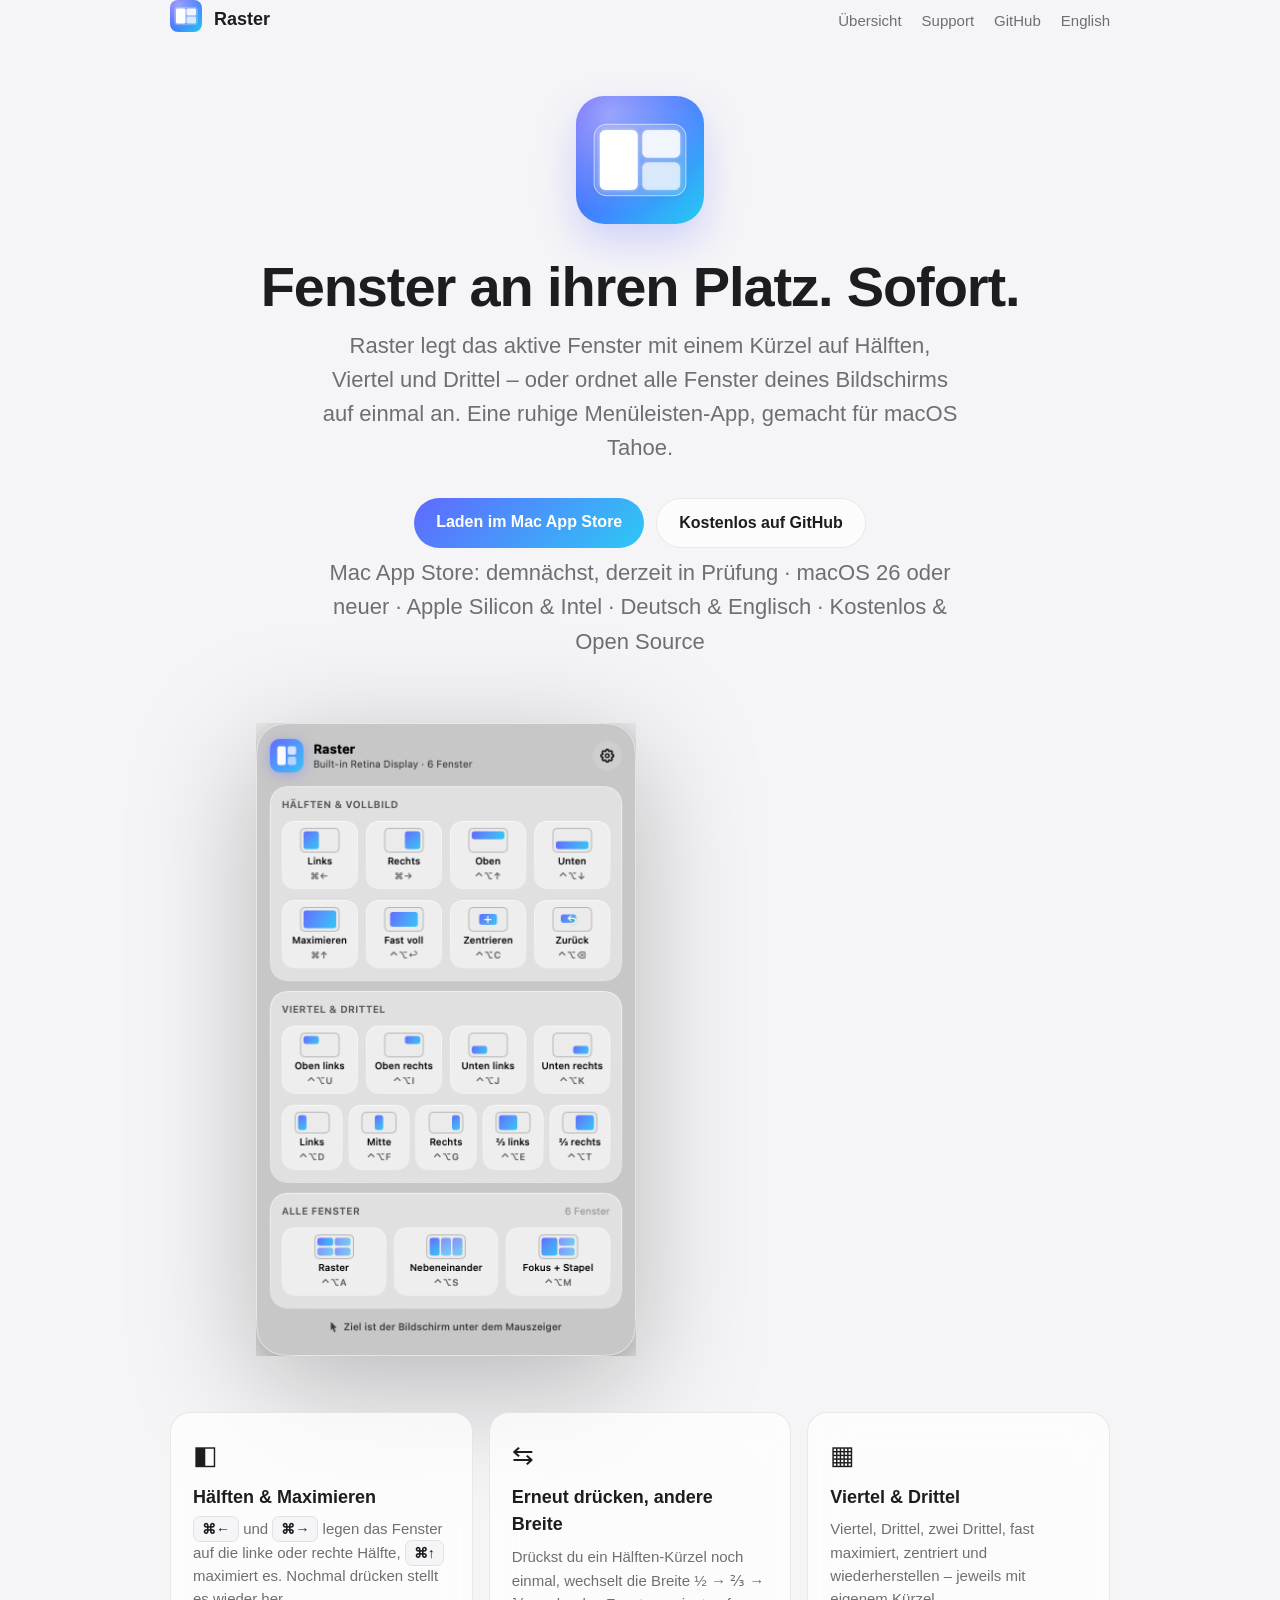
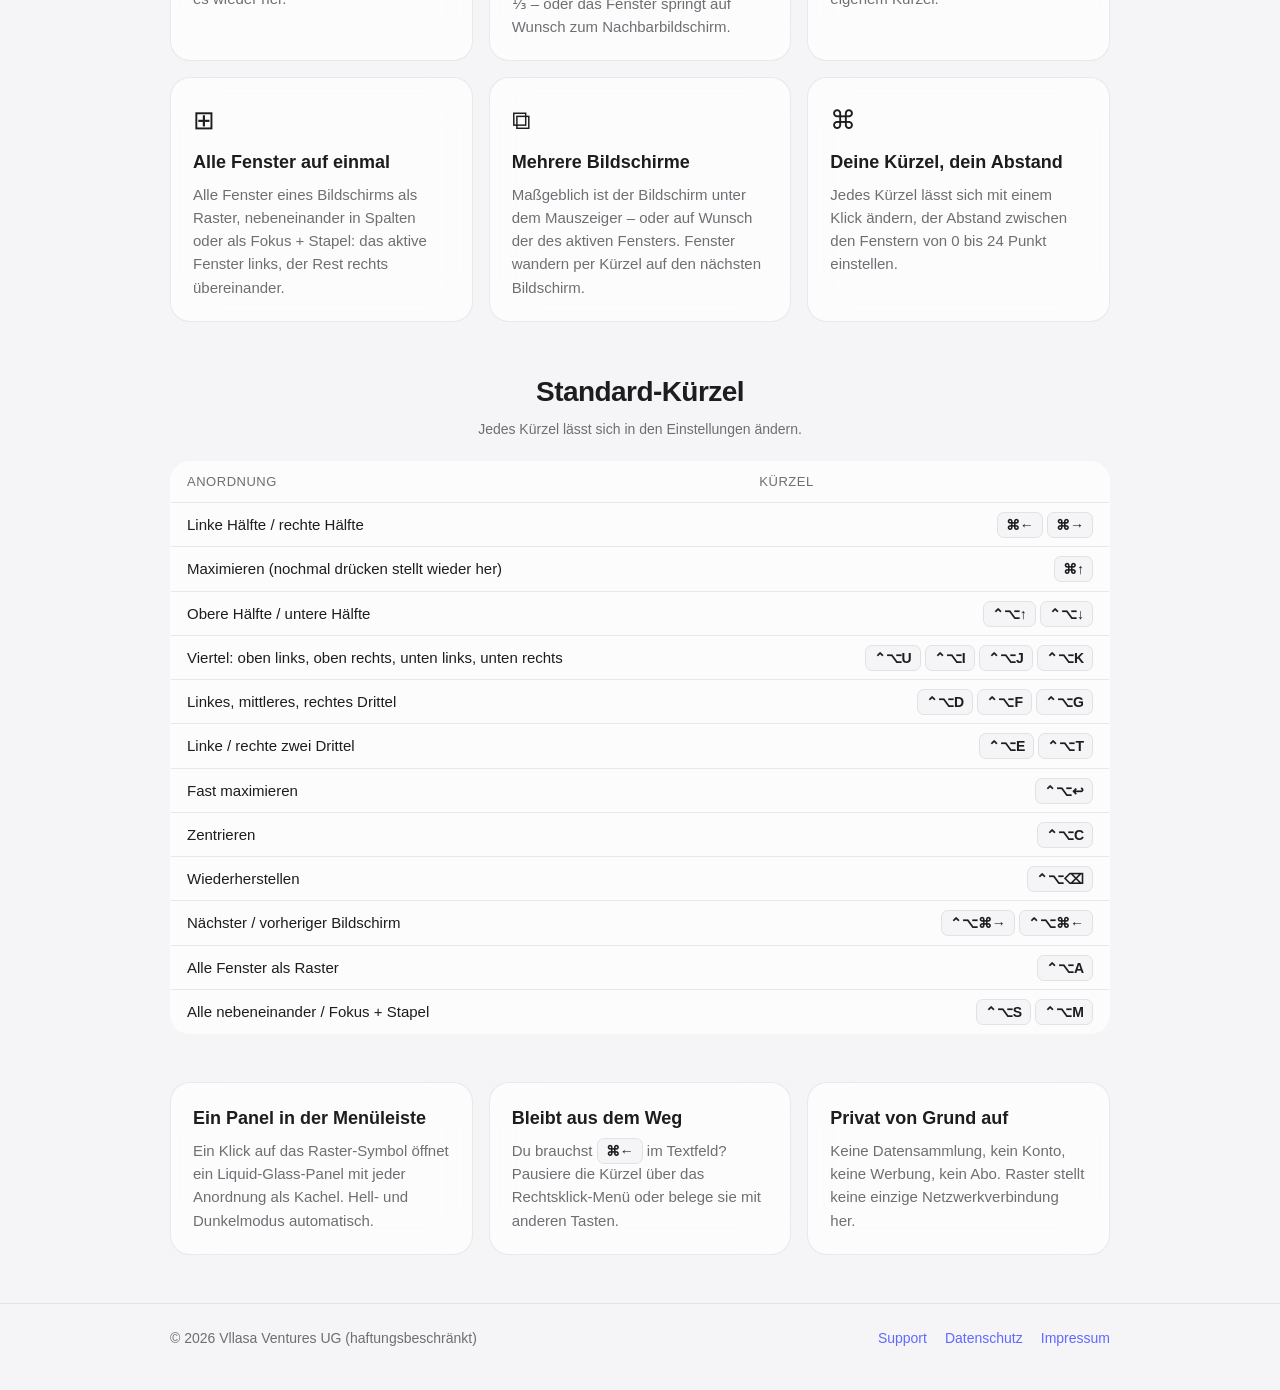
==== de/index.html @ 3991f342 "Zweisprachig (Englisch/Deutsch): übersetzbare Texte, Localizable.strings aus l10n/en.json mit Vollst" ====
<!doctype html>
<html lang="de">
<head>
<meta charset="utf-8">
<meta name="viewport" content="width=device-width, initial-scale=1">
<title>Raster – Fenster anordnen aus der Mac-Menüleiste</title>
<meta name="description" content="Raster legt Fenster per Tastenkürzel auf Hälften, Viertel und Drittel oder ordnet alle Fenster eines Bildschirms auf einmal an – eine kostenlose Menüleisten-App im Liquid-Glass-Design von macOS Tahoe.">
<link rel="icon" href="../assets/icon.png">
<link rel="alternate" hreflang="en" href="https://qvllasa.github.io/raster/">
<link rel="stylesheet" href="../site.css">
</head>
<body>
<nav class="wrap"><a href="./"><img src="../assets/icon.png" alt=""></a><b>Raster</b><div class="links"><a href="./">Übersicht</a><a href="support.html">Support</a><a href="https://github.com/QVllasa/raster">GitHub</a><a href="../" lang="en">English</a></div></nav>
<main class="wrap">
  <section class="hero">
    <img class="icon" src="../assets/icon.png" alt="Raster-Symbol">
    <h1>Fenster an ihren Platz. Sofort.</h1>
    <p>Raster legt das aktive Fenster mit einem Kürzel auf Hälften, Viertel und Drittel – oder ordnet alle Fenster deines Bildschirms auf einmal an. Eine ruhige Menüleisten-App, gemacht für macOS Tahoe.</p>
    <div class="buttons">
      <a class="btn primary" href="https://apps.apple.com/app/raster">Laden im Mac App Store</a>
      <a class="btn secondary" href="https://github.com/QVllasa/raster/releases/latest">Kostenlos auf GitHub</a>
    </div>
    <p class="note">Mac App Store: demnächst, derzeit in Prüfung · macOS 26 oder neuer · Apple Silicon &amp; Intel · Deutsch &amp; Englisch · Kostenlos &amp; Open Source</p>
  </section>
  <div class="shot">
    <picture>
      <source srcset="../screenshots/overview-dark.png" media="(prefers-color-scheme: dark)">
      <img src="../screenshots/overview-light.png" alt="Das Raster-Panel mit Kacheln für Hälften, Viertel, Drittel und Anordnungen für alle Fenster">
    </picture>
  </div>
  <section class="grid">
    <div class="card"><div class="sym">◧</div><h3>Hälften &amp; Maximieren</h3><p><kbd>⌘←</kbd> und <kbd>⌘→</kbd> legen das Fenster auf die linke oder rechte Hälfte, <kbd>⌘↑</kbd> maximiert es. Nochmal drücken stellt es wieder her.</p></div>
    <div class="card"><div class="sym">⇆</div><h3>Erneut drücken, andere Breite</h3><p>Drückst du ein Hälften-Kürzel noch einmal, wechselt die Breite ½ → ⅔ → ⅓ – oder das Fenster springt auf Wunsch zum Nachbarbildschirm.</p></div>
    <div class="card"><div class="sym">▦</div><h3>Viertel &amp; Drittel</h3><p>Viertel, Drittel, zwei Drittel, fast maximiert, zentriert und wiederherstellen – jeweils mit eigenem Kürzel.</p></div>
    <div class="card"><div class="sym">⊞</div><h3>Alle Fenster auf einmal</h3><p>Alle Fenster eines Bildschirms als Raster, nebeneinander in Spalten oder als Fokus + Stapel: das aktive Fenster links, der Rest rechts übereinander.</p></div>
    <div class="card"><div class="sym">⧉</div><h3>Mehrere Bildschirme</h3><p>Maßgeblich ist der Bildschirm unter dem Mauszeiger – oder auf Wunsch der des aktiven Fensters. Fenster wandern per Kürzel auf den nächsten Bildschirm.</p></div>
    <div class="card"><div class="sym">⌘</div><h3>Deine Kürzel, dein Abstand</h3><p>Jedes Kürzel lässt sich mit einem Klick ändern, der Abstand zwischen den Fenstern von 0 bis 24 Punkt einstellen.</p></div>
  </section>
  <section class="keys">
    <h2>Standard-Kürzel</h2>
    <p class="note">Jedes Kürzel lässt sich in den Einstellungen ändern.</p>
    <table>
      <thead><tr><th>Anordnung</th><th>Kürzel</th></tr></thead>
      <tbody>
        <tr><td>Linke Hälfte / rechte Hälfte</td><td><kbd>⌘←</kbd> <kbd>⌘→</kbd></td></tr>
        <tr><td>Maximieren (nochmal drücken stellt wieder her)</td><td><kbd>⌘↑</kbd></td></tr>
        <tr><td>Obere Hälfte / untere Hälfte</td><td><kbd>⌃⌥↑</kbd> <kbd>⌃⌥↓</kbd></td></tr>
        <tr><td>Viertel: oben links, oben rechts, unten links, unten rechts</td><td><kbd>⌃⌥U</kbd> <kbd>⌃⌥I</kbd> <kbd>⌃⌥J</kbd> <kbd>⌃⌥K</kbd></td></tr>
        <tr><td>Linkes, mittleres, rechtes Drittel</td><td><kbd>⌃⌥D</kbd> <kbd>⌃⌥F</kbd> <kbd>⌃⌥G</kbd></td></tr>
        <tr><td>Linke / rechte zwei Drittel</td><td><kbd>⌃⌥E</kbd> <kbd>⌃⌥T</kbd></td></tr>
        <tr><td>Fast maximieren</td><td><kbd>⌃⌥↩</kbd></td></tr>
        <tr><td>Zentrieren</td><td><kbd>⌃⌥C</kbd></td></tr>
        <tr><td>Wiederherstellen</td><td><kbd>⌃⌥⌫</kbd></td></tr>
        <tr><td>Nächster / vorheriger Bildschirm</td><td><kbd>⌃⌥⌘→</kbd> <kbd>⌃⌥⌘←</kbd></td></tr>
        <tr><td>Alle Fenster als Raster</td><td><kbd>⌃⌥A</kbd></td></tr>
        <tr><td>Alle nebeneinander / Fokus + Stapel</td><td><kbd>⌃⌥S</kbd> <kbd>⌃⌥M</kbd></td></tr>
      </tbody>
    </table>
  </section>
  <section class="grid">
    <div class="card"><h3>Ein Panel in der Menüleiste</h3><p>Ein Klick auf das Raster-Symbol öffnet ein Liquid-Glass-Panel mit jeder Anordnung als Kachel. Hell- und Dunkelmodus automatisch.</p></div>
    <div class="card"><h3>Bleibt aus dem Weg</h3><p>Du brauchst <kbd>⌘←</kbd> im Textfeld? Pausiere die Kürzel über das Rechtsklick-Menü oder belege sie mit anderen Tasten.</p></div>
    <div class="card"><h3>Privat von Grund auf</h3><p>Keine Datensammlung, kein Konto, keine Werbung, kein Abo. Raster stellt keine einzige Netzwerkverbindung her.</p></div>
  </section>
</main>
<footer><div class="wrap"><span>© 2026 Vllasa Ventures UG (haftungsbeschränkt)</span><a href="support.html">Support</a><a href="datenschutz.html">Datenschutz</a><a href="impressum.html">Impressum</a></div></footer>
</body></html>
---- site.css ----
:root {
  --bg: #f5f5f7; --fg: #1d1d1f; --muted: #6e6e73; --card: rgba(255,255,255,.72);
  --line: rgba(0,0,0,.08); --accent: #6069ff; --accent-2: #2ec7f5;
}
@media (prefers-color-scheme: dark) {
  :root { --bg: #0e0f13; --fg: #f5f5f7; --muted: #a1a1a6; --card: rgba(255,255,255,.06); --line: rgba(255,255,255,.1); }
}
* { box-sizing: border-box; }
body {
  margin: 0; background: var(--bg); color: var(--fg);
  font: 17px/1.55 -apple-system, BlinkMacSystemFont, "SF Pro Text", "Helvetica Neue", Arial, sans-serif;
  -webkit-font-smoothing: antialiased;
}
a { color: var(--accent); text-decoration: none; }
a:hover { text-decoration: underline; }
.wrap { max-width: 980px; margin: 0 auto; padding: 0 20px; }
nav { display: flex; align-items: center; gap: 12px; padding: 18px 0; }
nav img { width: 32px; height: 32px; border-radius: 8px; }
nav b { font-size: 18px; }
nav .links { margin-left: auto; display: flex; gap: 20px; font-size: 15px; }
nav .links a { color: var(--muted); }
.hero { text-align: center; padding: 56px 0 24px; }
.hero img.icon { width: 128px; height: 128px; border-radius: 28px; box-shadow: 0 18px 40px rgba(96,105,255,.25); }
.hero h1 { font-size: clamp(36px, 6vw, 56px); line-height: 1.08; margin: 24px 0 12px; letter-spacing: -.02em; }
.hero p { font-size: clamp(18px, 2.4vw, 22px); color: var(--muted); max-width: 640px; margin: 0 auto; }
.buttons { display: flex; gap: 12px; justify-content: center; flex-wrap: wrap; margin: 32px 0 8px; }
.btn { display: inline-block; padding: 12px 22px; border-radius: 999px; font-weight: 600; font-size: 16px; }
.btn.primary { background: linear-gradient(135deg, var(--accent), var(--accent-2)); color: #fff; }
.btn.secondary { border: 1px solid var(--line); color: var(--fg); background: var(--card); }
.btn:hover { text-decoration: none; opacity: .9; }
.note { font-size: 14px; color: var(--muted); text-align: center; }
.shot { display: flex; justify-content: center; margin: 40px 0 16px; }
.shot img { width: min(380px, 100%); height: auto; filter: drop-shadow(0 30px 60px rgba(0,0,0,.25)); }
.grid { display: grid; grid-template-columns: repeat(auto-fit, minmax(260px, 1fr)); gap: 16px; margin: 48px 0; }
.card { background: var(--card); border: 1px solid var(--line); border-radius: 20px; padding: 22px; backdrop-filter: blur(20px); }
.card h3 { margin: 0 0 6px; font-size: 18px; }
.card p { margin: 0; color: var(--muted); font-size: 15px; }
.card .sym { font-size: 26px; margin-bottom: 8px; }
.keys { margin: 48px 0; }
.keys h2 { text-align: center; font-size: 28px; letter-spacing: -.02em; margin: 0 0 6px; }
.keys .note { margin: 0 0 20px; }
.keys table { width: 100%; border-collapse: collapse; background: var(--card); border: 1px solid var(--line); border-radius: 20px; overflow: hidden; font-size: 15px; }
.keys th, .keys td { padding: 10px 16px; text-align: left; border-top: 1px solid var(--line); }
.keys th { color: var(--muted); font-weight: 500; font-size: 13px; text-transform: uppercase; letter-spacing: .04em; border-top: 0; }
.keys td:last-child { text-align: right; white-space: nowrap; }
kbd { font: 600 14px/1 -apple-system, BlinkMacSystemFont, "SF Pro Text", "Helvetica Neue", Arial, sans-serif; padding: 4px 8px; border-radius: 7px; border: 1px solid var(--line); background: var(--bg); color: var(--fg); }
article { max-width: 720px; margin: 24px auto 64px; }
article h1 { font-size: 40px; letter-spacing: -.02em; margin: 24px 0 8px; }
article h2 { font-size: 22px; margin: 36px 0 8px; }
article p, article li { color: var(--fg); }
article .lead { color: var(--muted); }
footer { border-top: 1px solid var(--line); padding: 24px 0 40px; font-size: 14px; color: var(--muted); }
footer .wrap { display: flex; gap: 18px; flex-wrap: wrap; }
footer .wrap span { margin-right: auto; }
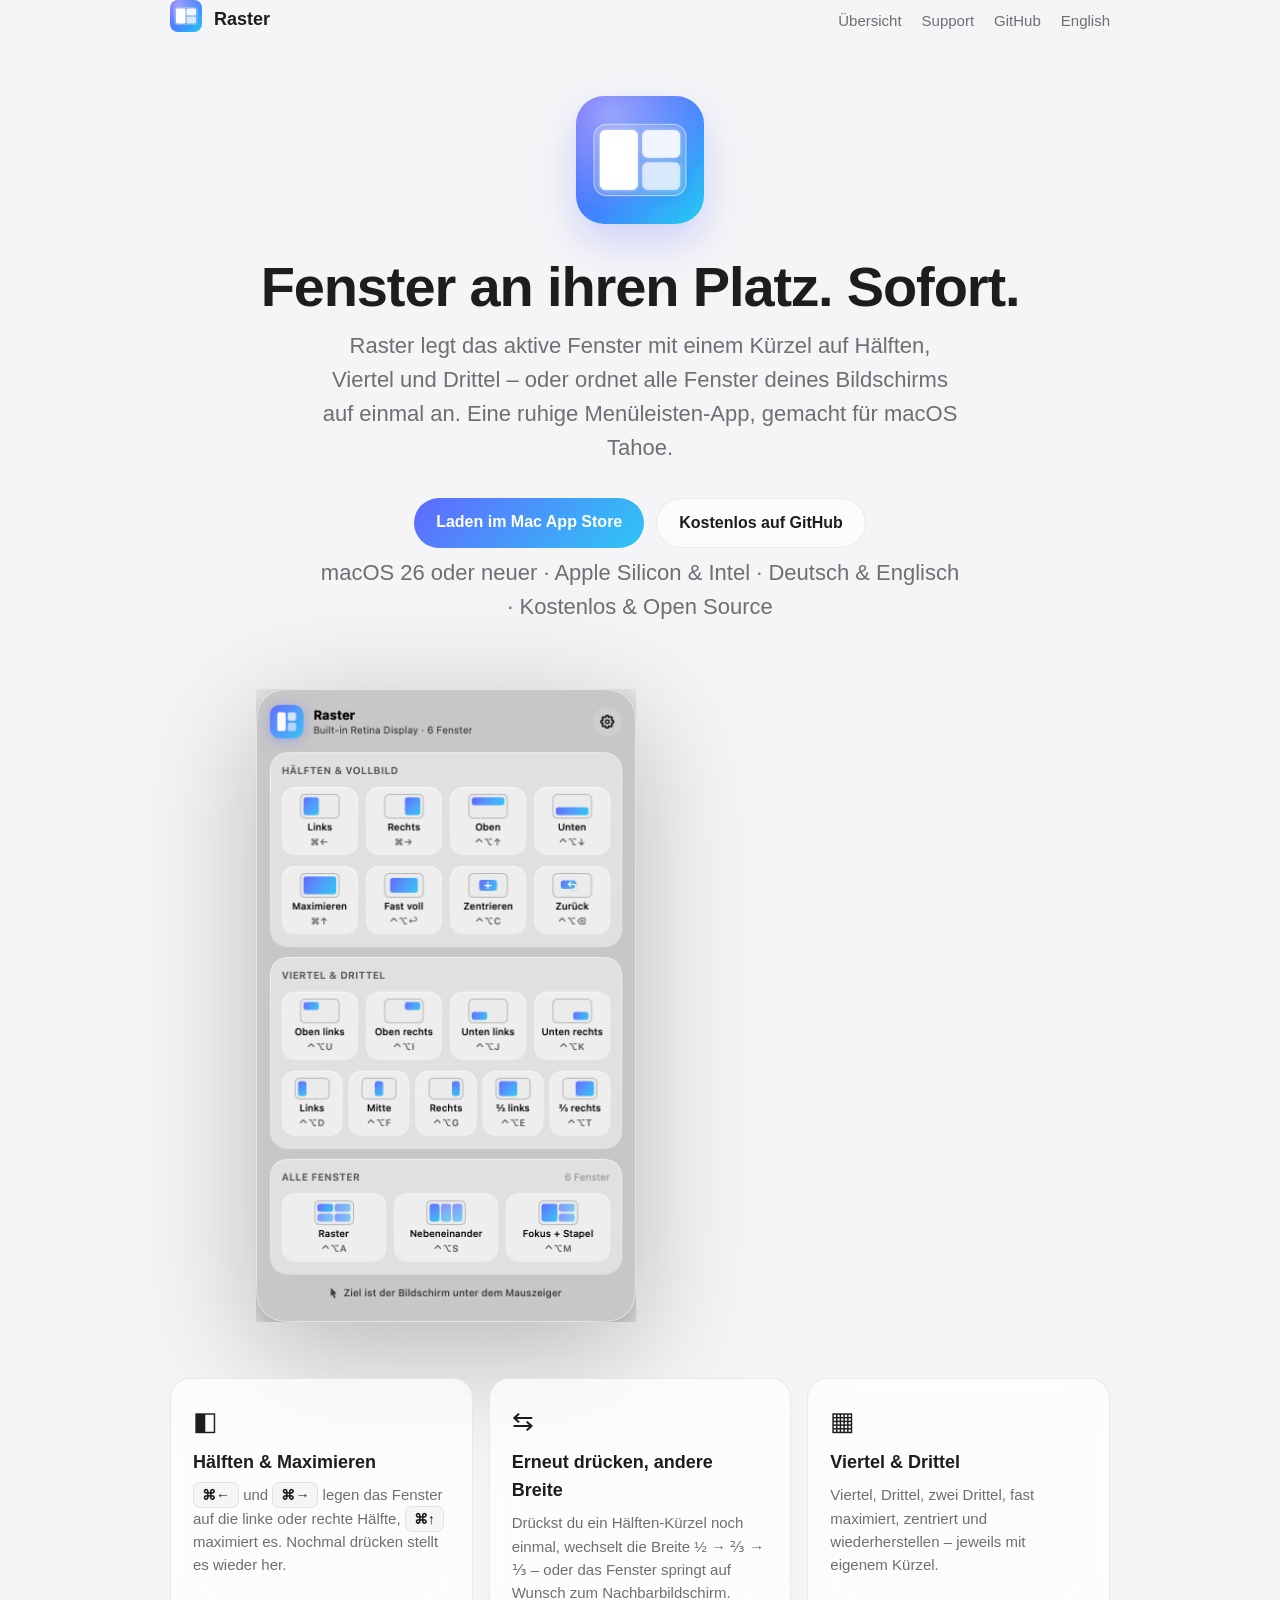
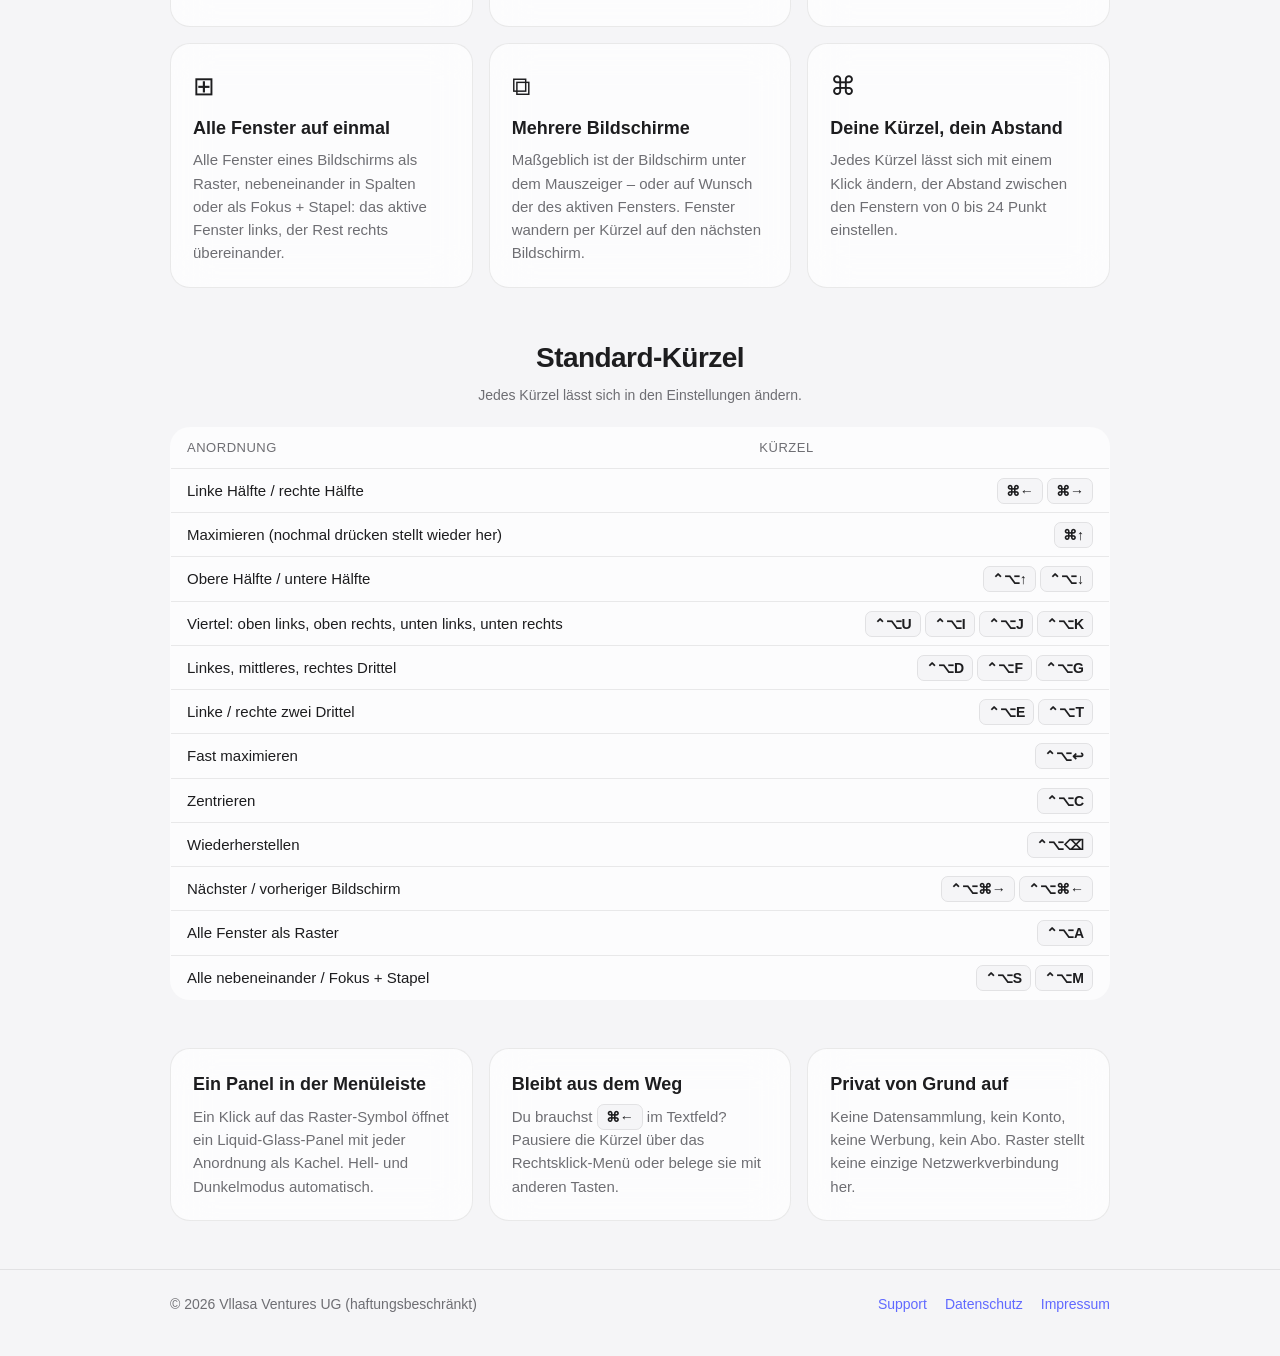
==== commit 7384691c: "Raster ist im Mac App Store: Store-Link auf Website und README, Support und Datenschutz für den Kurz" ====
--- a/de/index.html
+++ b/de/index.html
@@ -17,10 +17,10 @@
     <h1>Fenster an ihren Platz. Sofort.</h1>
     <p>Raster legt das aktive Fenster mit einem Kürzel auf Hälften, Viertel und Drittel – oder ordnet alle Fenster deines Bildschirms auf einmal an. Eine ruhige Menüleisten-App, gemacht für macOS Tahoe.</p>
     <div class="buttons">
-      <a class="btn primary" href="https://apps.apple.com/app/raster">Laden im Mac App Store</a>
+      <a class="btn primary" href="https://apps.apple.com/app/id6816286802">Laden im Mac App Store</a>
       <a class="btn secondary" href="https://github.com/QVllasa/raster/releases/latest">Kostenlos auf GitHub</a>
     </div>
-    <p class="note">Mac App Store: demnächst, derzeit in Prüfung · macOS 26 oder neuer · Apple Silicon &amp; Intel · Deutsch &amp; Englisch · Kostenlos &amp; Open Source</p>
+    <p class="note">macOS 26 oder neuer · Apple Silicon &amp; Intel · Deutsch &amp; Englisch · Kostenlos &amp; Open Source</p>
   </section>
   <div class="shot">
     <picture>
